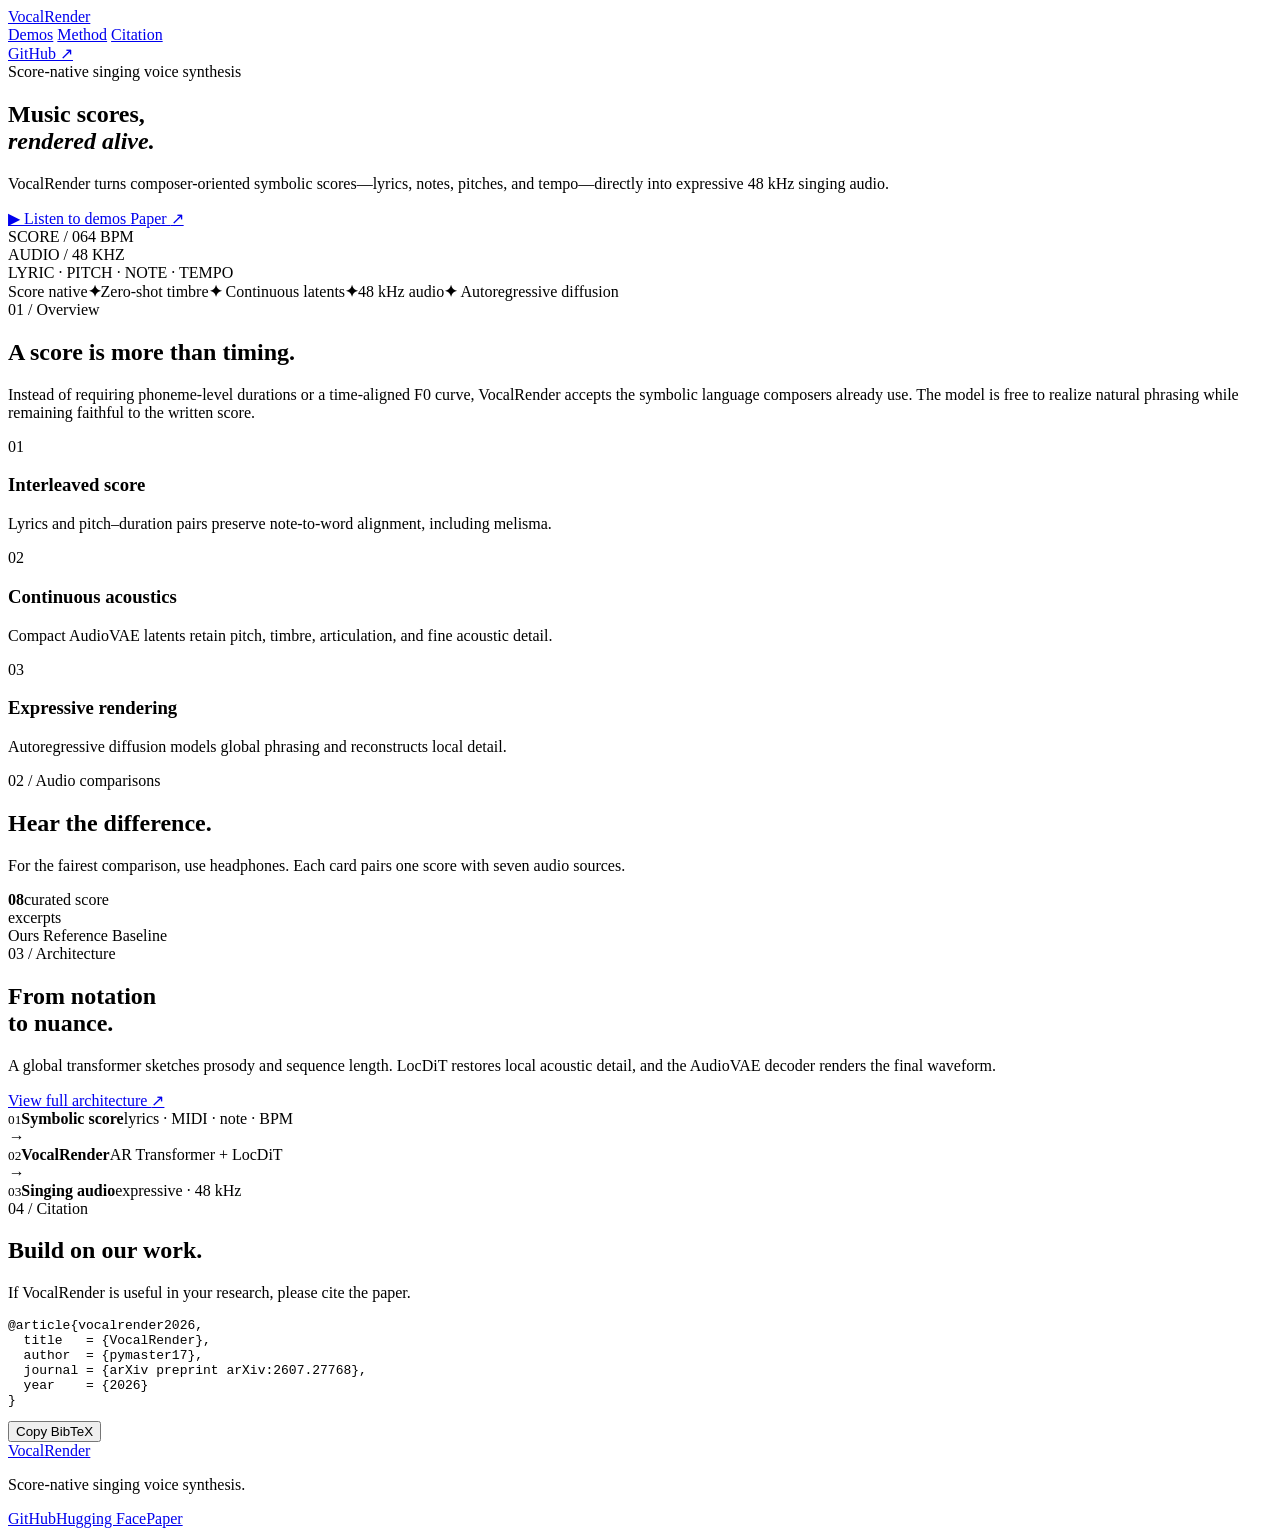
==== docs/index.html @ 8dcdaee4 "feat: add VocalRender audio demo site" ====
<!doctype html>
<html lang="en">
  <head>
    <meta charset="UTF-8" />
    <meta name="viewport" content="width=device-width, initial-scale=1.0" />
    <meta
      name="description"
      content="Audio demos for VocalRender, a score-native singing voice synthesis system."
    />
    <meta name="theme-color" content="#f4efe5" />
    <title>VocalRender — Audio Demo</title>
    <link rel="icon" href="assets/site/favicon.svg" type="image/svg+xml" />
    <link rel="preconnect" href="https://fonts.googleapis.com" />
    <link rel="preconnect" href="https://fonts.gstatic.com" crossorigin />
    <link
      href="https://fonts.googleapis.com/css2?family=DM+Mono:wght@300;400;500&family=Manrope:wght@400;500;600;700&family=Newsreader:opsz,wght@6..72,400;6..72,500&display=swap"
      rel="stylesheet"
    />
    <link rel="stylesheet" href="assets/site/styles.css" />
  </head>
  <body>
    <div class="grain" aria-hidden="true"></div>

    <header class="site-header">
      <a class="wordmark" href="#top" aria-label="VocalRender home">
        <span class="wordmark-mark" aria-hidden="true">
          <i></i><i></i><i></i><i></i><i></i>
        </span>
        <span>VocalRender</span>
      </a>
      <nav aria-label="Primary navigation">
        <a href="#demos">Demos</a>
        <a href="#method">Method</a>
        <a href="#citation">Citation</a>
      </nav>
      <a
        class="header-link"
        href="https://github.com/pymaster17/VocalRender"
        target="_blank"
        rel="noreferrer"
      >
        GitHub <span aria-hidden="true">↗</span>
      </a>
    </header>

    <main id="top">
      <section class="hero section-shell">
        <div class="hero-copy">
          <div class="eyebrow"><span></span> Score-native singing voice synthesis</div>
          <h1>Music scores,<br /><em>rendered alive.</em></h1>
          <p class="hero-lead">
            VocalRender turns composer-oriented symbolic scores—lyrics, notes,
            pitches, and tempo—directly into expressive 48 kHz singing audio.
          </p>
          <div class="hero-actions">
            <a class="primary-button" href="#demos">
              <span class="button-disc" aria-hidden="true">▶</span>
              Listen to demos
            </a>
            <a
              class="text-link"
              href="https://arxiv.org/abs/2607.27768"
              target="_blank"
              rel="noreferrer"
            >Paper <span aria-hidden="true">↗</span></a>
          </div>
        </div>

        <div class="hero-visual" aria-label="Abstract visualization of a score becoming a waveform">
          <div class="visual-label visual-label-top">SCORE / 064 BPM</div>
          <div class="score-lines" aria-hidden="true">
            <span></span><span></span><span></span><span></span><span></span>
          </div>
          <div class="notes" aria-hidden="true">
            <i style="--x: 7%; --y: 49%"></i>
            <i style="--x: 20%; --y: 40%"></i>
            <i style="--x: 32%; --y: 58%"></i>
            <i style="--x: 44%; --y: 31%"></i>
          </div>
          <div class="render-line" aria-hidden="true"><span></span></div>
          <div class="wave-bars" aria-hidden="true"></div>
          <div class="visual-label visual-label-bottom">AUDIO / 48 KHZ</div>
          <div class="visual-meta">LYRIC · PITCH · NOTE · TEMPO</div>
        </div>
      </section>

      <section class="ticker" aria-label="Key features">
        <div>
          <span>Score native</span><b>✦</b><span>Zero-shot timbre</span><b>✦</b>
          <span>Continuous latents</span><b>✦</b><span>48 kHz audio</span><b>✦</b>
          <span>Autoregressive diffusion</span>
        </div>
      </section>

      <section class="intro section-shell" id="method">
        <div class="section-index">01 / Overview</div>
        <div class="intro-body">
          <h2>A score is more than timing.</h2>
          <p>
            Instead of requiring phoneme-level durations or a time-aligned F0
            curve, VocalRender accepts the symbolic language composers already
            use. The model is free to realize natural phrasing while remaining
            faithful to the written score.
          </p>
          <div class="feature-grid">
            <article>
              <span>01</span>
              <h3>Interleaved score</h3>
              <p>Lyrics and pitch–duration pairs preserve note-to-word alignment, including melisma.</p>
            </article>
            <article>
              <span>02</span>
              <h3>Continuous acoustics</h3>
              <p>Compact AudioVAE latents retain pitch, timbre, articulation, and fine acoustic detail.</p>
            </article>
            <article>
              <span>03</span>
              <h3>Expressive rendering</h3>
              <p>Autoregressive diffusion models global phrasing and reconstructs local detail.</p>
            </article>
          </div>
        </div>
      </section>

      <section class="demos" id="demos">
        <div class="section-shell">
          <div class="demo-heading">
            <div>
              <div class="section-index">02 / Audio comparisons</div>
              <h2>Hear the difference.</h2>
            </div>
            <p>For the fairest comparison, use headphones. Each card pairs one score with seven audio sources.</p>
          </div>

          <div class="demo-toolbar">
            <div class="demo-count"><strong>08</strong><span>curated score<br />excerpts</span></div>
            <div class="legend">
              <span><i class="legend-dot proposed"></i> Ours</span>
              <span><i class="legend-dot reference"></i> Reference</span>
              <span><i class="legend-dot baseline"></i> Baseline</span>
            </div>
          </div>

          <div id="demo-list" class="demo-list" aria-live="polite"></div>
          <noscript>This demo page requires JavaScript for its audio controls.</noscript>
        </div>
      </section>

      <dialog id="score-dialog" class="score-dialog">
        <button class="score-dialog-close" type="button" aria-label="Close score preview">×</button>
        <img src="" alt="Expanded music score" />
      </dialog>

      <section class="pipeline section-shell">
        <div class="section-index">03 / Architecture</div>
        <div class="pipeline-body">
          <div class="pipeline-copy">
            <h2>From notation<br />to nuance.</h2>
            <p>
              A global transformer sketches prosody and sequence length. LocDiT
              restores local acoustic detail, and the AudioVAE decoder renders
              the final waveform.
            </p>
            <a href="assets/structure.png" target="_blank" class="text-link">View full architecture <span>↗</span></a>
          </div>
          <div class="pipeline-diagram" aria-label="VocalRender processing pipeline">
            <div class="pipeline-node node-score"><small>01</small><strong>Symbolic score</strong><span>lyrics · MIDI · note · BPM</span></div>
            <i>→</i>
            <div class="pipeline-node node-model"><small>02</small><strong>VocalRender</strong><span>AR Transformer + LocDiT</span></div>
            <i>→</i>
            <div class="pipeline-node node-audio"><small>03</small><strong>Singing audio</strong><span>expressive · 48 kHz</span></div>
          </div>
        </div>
      </section>

      <section class="citation" id="citation">
        <div class="section-shell citation-inner">
          <div>
            <div class="section-index light">04 / Citation</div>
            <h2>Build on our work.</h2>
            <p>If VocalRender is useful in your research, please cite the paper.</p>
          </div>
          <div class="citation-code">
            <pre><code id="bibtex">@article{vocalrender2026,
  title   = {VocalRender},
  author  = {pymaster17},
  journal = {arXiv preprint arXiv:2607.27768},
  year    = {2026}
}</code></pre>
            <button id="copy-citation" aria-label="Copy BibTeX citation">Copy BibTeX</button>
          </div>
        </div>
      </section>
    </main>

    <footer>
      <a class="wordmark footer-mark" href="#top">
        <span class="wordmark-mark" aria-hidden="true"><i></i><i></i><i></i><i></i><i></i></span>
        <span>VocalRender</span>
      </a>
      <p>Score-native singing voice synthesis.</p>
      <div><a href="https://github.com/pymaster17/VocalRender">GitHub</a><a href="https://huggingface.co/pymaster/VocalRender">Hugging Face</a><a href="https://arxiv.org/abs/2607.27768">Paper</a></div>
    </footer>

    <script src="assets/site/demo-data.js"></script>
    <script src="assets/site/app.js"></script>
  </body>
</html>
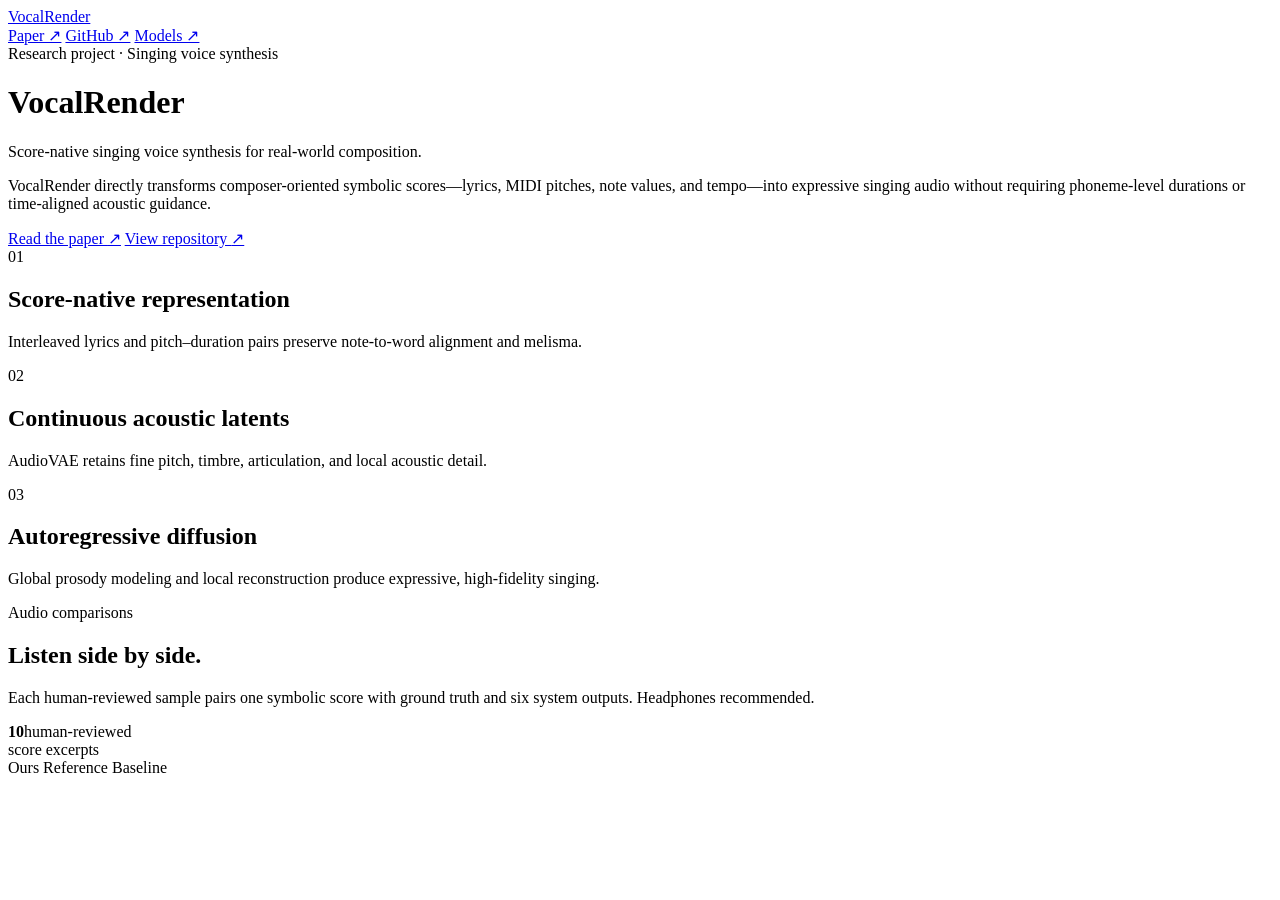
==== commit a4bc87c0: "refactor: curate and simplify audio demo page" ====
--- a/docs/index.html
+++ b/docs/index.html
@@ -19,121 +19,58 @@
     <link rel="stylesheet" href="assets/site/styles.css" />
   </head>
   <body>
-    <div class="grain" aria-hidden="true"></div>
+    <header class="paper-header section-shell" id="top">
+      <nav class="topbar" aria-label="Project navigation">
+        <a class="wordmark" href="#top" aria-label="VocalRender home">
+          <span class="wordmark-mark" aria-hidden="true"><i></i><i></i><i></i><i></i><i></i></span>
+          <span>VocalRender</span>
+        </a>
+        <div class="topbar-links">
+          <a href="https://arxiv.org/abs/2607.27768" target="_blank" rel="noreferrer">Paper ↗</a>
+          <a href="https://github.com/pymaster17/VocalRender" target="_blank" rel="noreferrer">GitHub ↗</a>
+          <a href="https://huggingface.co/pymaster/VocalRender" target="_blank" rel="noreferrer">Models ↗</a>
+        </div>
+      </nav>
 
-    <header class="site-header">
-      <a class="wordmark" href="#top" aria-label="VocalRender home">
-        <span class="wordmark-mark" aria-hidden="true">
-          <i></i><i></i><i></i><i></i><i></i>
-        </span>
-        <span>VocalRender</span>
-      </a>
-      <nav aria-label="Primary navigation">
-        <a href="#demos">Demos</a>
-        <a href="#method">Method</a>
-        <a href="#citation">Citation</a>
-      </nav>
-      <a
-        class="header-link"
-        href="https://github.com/pymaster17/VocalRender"
-        target="_blank"
-        rel="noreferrer"
-      >
-        GitHub <span aria-hidden="true">↗</span>
-      </a>
+      <div class="paper-summary">
+        <div class="paper-title">
+          <div class="eyebrow">Research project · Singing voice synthesis</div>
+          <h1>VocalRender</h1>
+          <p class="paper-subtitle">Score-native singing voice synthesis for real-world composition.</p>
+        </div>
+        <div class="paper-description">
+          <p>
+            VocalRender directly transforms composer-oriented symbolic scores—lyrics,
+            MIDI pitches, note values, and tempo—into expressive singing audio without
+            requiring phoneme-level durations or time-aligned acoustic guidance.
+          </p>
+          <div class="paper-actions">
+            <a class="primary-link" href="https://arxiv.org/abs/2607.27768" target="_blank" rel="noreferrer">Read the paper <span>↗</span></a>
+            <a class="secondary-link" href="https://github.com/pymaster17/VocalRender" target="_blank" rel="noreferrer">View repository <span>↗</span></a>
+          </div>
+        </div>
+      </div>
+
+      <div class="innovations" aria-label="Core innovations">
+        <article><span>01</span><div><h2>Score-native representation</h2><p>Interleaved lyrics and pitch–duration pairs preserve note-to-word alignment and melisma.</p></div></article>
+        <article><span>02</span><div><h2>Continuous acoustic latents</h2><p>AudioVAE retains fine pitch, timbre, articulation, and local acoustic detail.</p></div></article>
+        <article><span>03</span><div><h2>Autoregressive diffusion</h2><p>Global prosody modeling and local reconstruction produce expressive, high-fidelity singing.</p></div></article>
+      </div>
     </header>
 
-    <main id="top">
-      <section class="hero section-shell">
-        <div class="hero-copy">
-          <div class="eyebrow"><span></span> Score-native singing voice synthesis</div>
-          <h1>Music scores,<br /><em>rendered alive.</em></h1>
-          <p class="hero-lead">
-            VocalRender turns composer-oriented symbolic scores—lyrics, notes,
-            pitches, and tempo—directly into expressive 48 kHz singing audio.
-          </p>
-          <div class="hero-actions">
-            <a class="primary-button" href="#demos">
-              <span class="button-disc" aria-hidden="true">▶</span>
-              Listen to demos
-            </a>
-            <a
-              class="text-link"
-              href="https://arxiv.org/abs/2607.27768"
-              target="_blank"
-              rel="noreferrer"
-            >Paper <span aria-hidden="true">↗</span></a>
-          </div>
-        </div>
-
-        <div class="hero-visual" aria-label="Abstract visualization of a score becoming a waveform">
-          <div class="visual-label visual-label-top">SCORE / 064 BPM</div>
-          <div class="score-lines" aria-hidden="true">
-            <span></span><span></span><span></span><span></span><span></span>
-          </div>
-          <div class="notes" aria-hidden="true">
-            <i style="--x: 7%; --y: 49%"></i>
-            <i style="--x: 20%; --y: 40%"></i>
-            <i style="--x: 32%; --y: 58%"></i>
-            <i style="--x: 44%; --y: 31%"></i>
-          </div>
-          <div class="render-line" aria-hidden="true"><span></span></div>
-          <div class="wave-bars" aria-hidden="true"></div>
-          <div class="visual-label visual-label-bottom">AUDIO / 48 KHZ</div>
-          <div class="visual-meta">LYRIC · PITCH · NOTE · TEMPO</div>
-        </div>
-      </section>
-
-      <section class="ticker" aria-label="Key features">
-        <div>
-          <span>Score native</span><b>✦</b><span>Zero-shot timbre</span><b>✦</b>
-          <span>Continuous latents</span><b>✦</b><span>48 kHz audio</span><b>✦</b>
-          <span>Autoregressive diffusion</span>
-        </div>
-      </section>
-
-      <section class="intro section-shell" id="method">
-        <div class="section-index">01 / Overview</div>
-        <div class="intro-body">
-          <h2>A score is more than timing.</h2>
-          <p>
-            Instead of requiring phoneme-level durations or a time-aligned F0
-            curve, VocalRender accepts the symbolic language composers already
-            use. The model is free to realize natural phrasing while remaining
-            faithful to the written score.
-          </p>
-          <div class="feature-grid">
-            <article>
-              <span>01</span>
-              <h3>Interleaved score</h3>
-              <p>Lyrics and pitch–duration pairs preserve note-to-word alignment, including melisma.</p>
-            </article>
-            <article>
-              <span>02</span>
-              <h3>Continuous acoustics</h3>
-              <p>Compact AudioVAE latents retain pitch, timbre, articulation, and fine acoustic detail.</p>
-            </article>
-            <article>
-              <span>03</span>
-              <h3>Expressive rendering</h3>
-              <p>Autoregressive diffusion models global phrasing and reconstructs local detail.</p>
-            </article>
-          </div>
-        </div>
-      </section>
-
+    <main>
       <section class="demos" id="demos">
         <div class="section-shell">
           <div class="demo-heading">
             <div>
-              <div class="section-index">02 / Audio comparisons</div>
-              <h2>Hear the difference.</h2>
+              <div class="section-index">Audio comparisons</div>
+              <h2>Listen side by side.</h2>
             </div>
-            <p>For the fairest comparison, use headphones. Each card pairs one score with seven audio sources.</p>
+            <p>Each human-reviewed sample pairs one symbolic score with ground truth and six system outputs. Headphones recommended.</p>
           </div>
 
           <div class="demo-toolbar">
-            <div class="demo-count"><strong>08</strong><span>curated score<br />excerpts</span></div>
+            <div class="demo-count"><strong>10</strong><span>human-reviewed<br />score excerpts</span></div>
             <div class="legend">
               <span><i class="legend-dot proposed"></i> Ours</span>
               <span><i class="legend-dot reference"></i> Reference</span>
@@ -150,57 +87,7 @@
         <button class="score-dialog-close" type="button" aria-label="Close score preview">×</button>
         <img src="" alt="Expanded music score" />
       </dialog>
-
-      <section class="pipeline section-shell">
-        <div class="section-index">03 / Architecture</div>
-        <div class="pipeline-body">
-          <div class="pipeline-copy">
-            <h2>From notation<br />to nuance.</h2>
-            <p>
-              A global transformer sketches prosody and sequence length. LocDiT
-              restores local acoustic detail, and the AudioVAE decoder renders
-              the final waveform.
-            </p>
-            <a href="assets/structure.png" target="_blank" class="text-link">View full architecture <span>↗</span></a>
-          </div>
-          <div class="pipeline-diagram" aria-label="VocalRender processing pipeline">
-            <div class="pipeline-node node-score"><small>01</small><strong>Symbolic score</strong><span>lyrics · MIDI · note · BPM</span></div>
-            <i>→</i>
-            <div class="pipeline-node node-model"><small>02</small><strong>VocalRender</strong><span>AR Transformer + LocDiT</span></div>
-            <i>→</i>
-            <div class="pipeline-node node-audio"><small>03</small><strong>Singing audio</strong><span>expressive · 48 kHz</span></div>
-          </div>
-        </div>
-      </section>
-
-      <section class="citation" id="citation">
-        <div class="section-shell citation-inner">
-          <div>
-            <div class="section-index light">04 / Citation</div>
-            <h2>Build on our work.</h2>
-            <p>If VocalRender is useful in your research, please cite the paper.</p>
-          </div>
-          <div class="citation-code">
-            <pre><code id="bibtex">@article{vocalrender2026,
-  title   = {VocalRender},
-  author  = {pymaster17},
-  journal = {arXiv preprint arXiv:2607.27768},
-  year    = {2026}
-}</code></pre>
-            <button id="copy-citation" aria-label="Copy BibTeX citation">Copy BibTeX</button>
-          </div>
-        </div>
-      </section>
     </main>
-
-    <footer>
-      <a class="wordmark footer-mark" href="#top">
-        <span class="wordmark-mark" aria-hidden="true"><i></i><i></i><i></i><i></i><i></i></span>
-        <span>VocalRender</span>
-      </a>
-      <p>Score-native singing voice synthesis.</p>
-      <div><a href="https://github.com/pymaster17/VocalRender">GitHub</a><a href="https://huggingface.co/pymaster/VocalRender">Hugging Face</a><a href="https://arxiv.org/abs/2607.27768">Paper</a></div>
-    </footer>
 
     <script src="assets/site/demo-data.js"></script>
     <script src="assets/site/app.js"></script>
